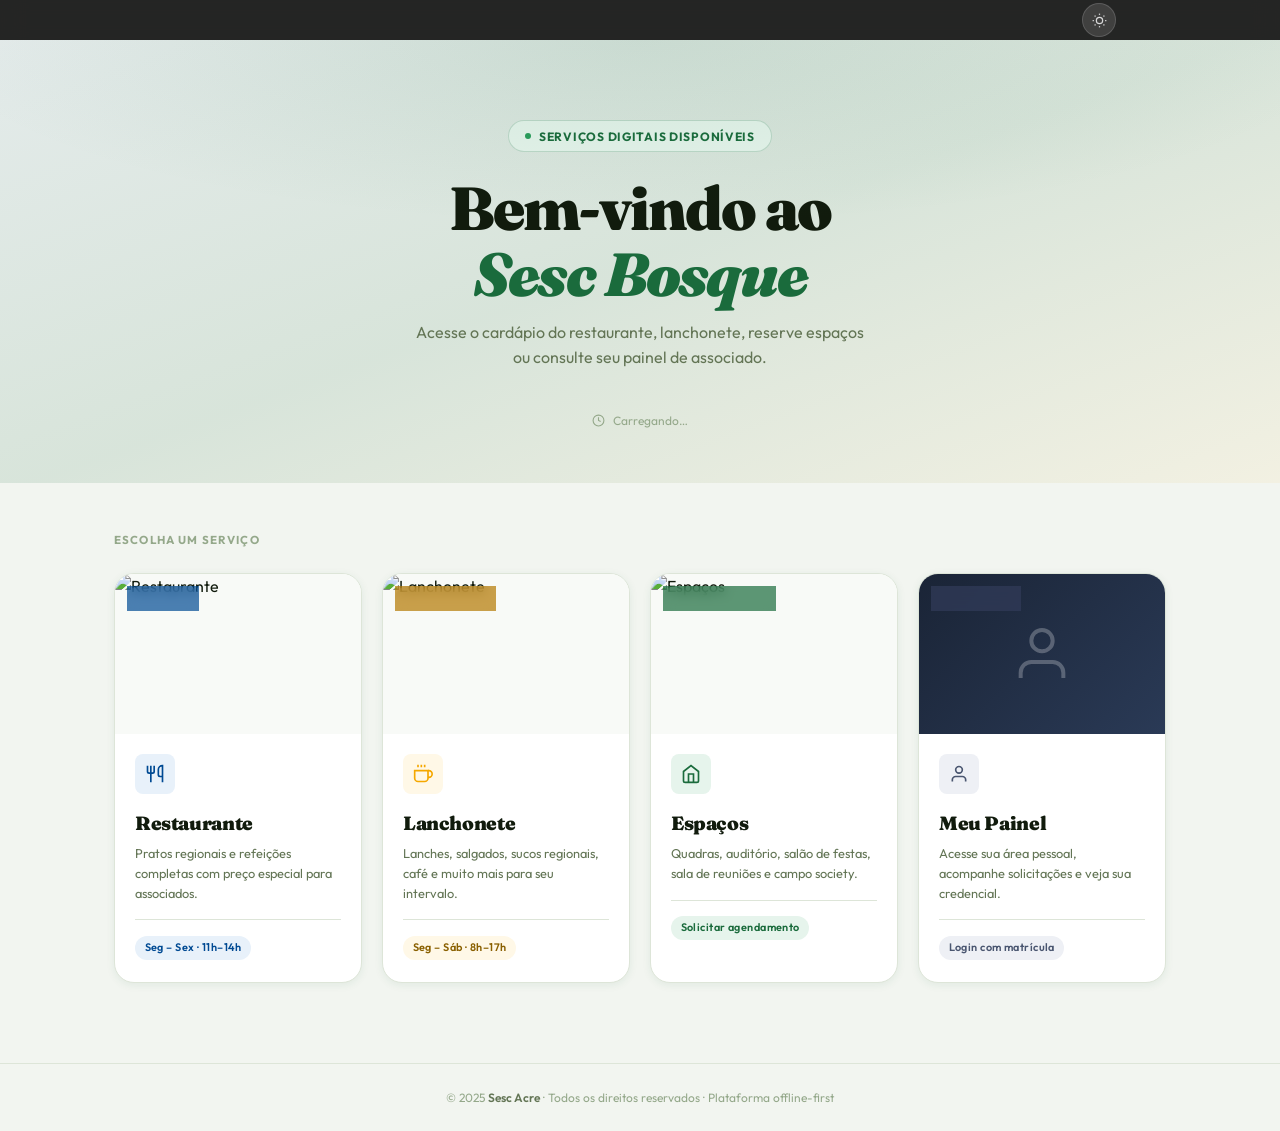
==== index.html @ e317ec61 "Add files via upload" ====
<!DOCTYPE html>
<html lang="pt-BR" data-tema="claro">

<head>
  <meta charset="UTF-8">
  <meta name="viewport" content="width=device-width, initial-scale=1.0">
  <title>Sesc Bosque — Rio Branco, AC</title>
  <meta name="description" content="Sesc Bosque — Cardápio Digital, Espaços e Portal do Associado.">
  <link rel="preconnect" href="https://fonts.googleapis.com">
  <link rel="preconnect" href="https://fonts.gstatic.com" crossorigin>
  <link
    href="https://fonts.googleapis.com/css2?family=Fraunces:ital,opsz,wght@0,9..144,300;0,9..144,700;0,9..144,900;1,9..144,500&family=Outfit:wght@300;400;500;600;700;800&display=swap"
    rel="stylesheet">
  <style>
    *,
    *::before,
    *::after {
      box-sizing: border-box;
      margin: 0;
      padding: 0
    }

    :root {
      --azul: #004A93;
      --azul-e: #003370;
      --azul-c: #0060BB;
      --azul-p: #E8F1FA;
      --verde: #1A6B3C;
      --verde-c: #2A9D5C;
      --verde-p: #E6F4EC;
      --amar: #F5A800;
      --amar-p: #FFF8E7;
      --bg: #F2F5F0;
      --surface: #FFFFFF;
      --surface-2: #F8FAF7;
      --border: #DDE5D8;
      --text-1: #111B0D;
      --text-2: #344A28;
      --text-3: #637555;
      --text-4: #94A88A;
      --s1: 0 2px 8px rgba(26, 107, 60, .08);
      --s2: 0 6px 24px rgba(26, 107, 60, .12);
      --s3: 0 16px 48px rgba(26, 107, 60, .16);
      --r1: 8px;
      --r2: 14px;
      --r3: 20px;
      --r4: 28px;
      --fd: 'Fraunces', Georgia, serif;
      --fb: 'Outfit', 'Segoe UI', sans-serif;
      --ease: .3s cubic-bezier(.4, 0, .2, 1);
    }

    [data-tema="escuro"] {
      --bg: #0C110A;
      --surface: #141A11;
      --surface-2: #1A2116;
      --border: #2A3524;
      --text-1: #E8F0E4;
      --text-2: #C0CEBC;
      --text-3: #8AA485;
      --text-4: #5A7055;
      --azul-p: rgba(0, 74, 147, .2);
      --verde-p: rgba(26, 107, 60, .2);
      --amar-p: rgba(245, 168, 0, .12);
      --s1: 0 2px 8px rgba(0, 0, 0, .4);
      --s2: 0 6px 24px rgba(0, 0, 0, .35);
      --s3: 0 16px 48px rgba(0, 0, 0, .4);
    }

    html {
      scroll-behavior: smooth;
      font-size: 16px
    }

    body {
      font-family: var(--fb);
      background: var(--bg);
      color: var(--text-1);
      line-height: 1.6;
      -webkit-font-smoothing: antialiased;
      min-height: 100vh;
      transition: background .3s, color .3s;
    }

    a {
      text-decoration: none;
      color: inherit
    }

    button {
      cursor: pointer;
      border: none;
      background: none;
      font-family: var(--fb)
    }

    img {
      display: block;
      max-width: 100%
    }

    /* ── HEADER ─────────────────────────────── */
    /* ── HEADER (idêntico ao restaurante) ── */
    #header {
      position: sticky;
      top: 0;
      z-index: 100;
      background: rgba(0, 0, 0, .85);
      backdrop-filter: blur(12px);
      border-bottom: 0vh solid rgba(255, 255, 255, .12);
    }

    .logo-header {
      height: auto;
      width: 3vi;
      min-width: 45px;
    }

    .header-inner {
      max-width: 1000px;
      margin: 0 auto;
      padding: 0 1.5rem;
      height: 3vi;
      min-height: 40px;
      display: flex;
      align-items: center;
      justify-content: space-between;
      gap: 1rem;
    }

    .logo-row {
      display: flex;
      align-items: center;
      gap: .75rem
    }

    .logo-icon {
      width: 36px;
      height: 36px;
      background: var(--azul);
      border-radius: 10px;
      display: flex;
      align-items: center;
      justify-content: center;
    }

    .logo-icon svg {
      display: block
    }

    .logo-text {
      font-family: var(--fd);
      font-size: 1rem;
      font-weight: 900;
      letter-spacing: -.01em
    }

    .logo-sub {
      font-size: .65rem;
      color: var(--text-4);
      font-weight: 500;
      letter-spacing: .06em;
      text-transform: uppercase
    }

    .btn-tema {
      width: 34px;
      height: 34px;
      border-radius: 50%;
      background: rgba(255, 255, 255, .12);
      border: 1px solid rgba(255, 255, 255, .15);
      display: flex;
      align-items: center;
      justify-content: center;
      color: rgba(255, 255, 255, .8);
      transition: var(--ease);
    }

    .btn-tema:hover {
      background: rgba(255, 255, 255, .22)
    }


    /* ── HERO ───────────────────────────────── */
    .hero {
      background:
        linear-gradient(160deg, rgba(0, 74, 147, .06) 0%, rgba(26, 107, 60, .12) 50%, rgba(245, 168, 0, .06) 100%),
        var(--bg);
      padding: 5rem 1.5rem 3rem;
      text-align: center;
      position: relative;
      overflow: hidden;
    }

    .hero::before {
      content: '';
      position: absolute;
      inset: 0;
      background: radial-gradient(ellipse 80% 60% at 50% 0%, rgba(26, 107, 60, .1) 0%, transparent 70%);
      pointer-events: none;
    }

    .hero-eyebrow {
      display: inline-flex;
      align-items: center;
      gap: .5rem;
      background: var(--verde-p);
      color: var(--verde);
      border: 1px solid rgba(26, 107, 60, .2);
      border-radius: 100px;
      padding: .35rem 1rem;
      font-size: .75rem;
      font-weight: 700;
      letter-spacing: .06em;
      text-transform: uppercase;
      margin-bottom: 1.5rem;
    }

    .hero-eyebrow-dot {
      width: 6px;
      height: 6px;
      border-radius: 50%;
      background: var(--verde-c);
      animation: pulse 2s infinite
    }

    @keyframes pulse {

      0%,
      100% {
        opacity: 1
      }

      50% {
        opacity: .4
      }
    }

    .hero-title {
      font-family: var(--fd);
      font-size: clamp(2.2rem, 6vw, 3.8rem);
      font-weight: 900;
      letter-spacing: -.03em;
      line-height: 1.08;
      color: var(--text-1);
      margin-bottom: .75rem;
    }

    .hero-title em {
      font-style: italic;
      color: var(--verde)
    }

    .hero-desc {
      font-size: 1rem;
      color: var(--text-3);
      max-width: 460px;
      margin: 0 auto 2rem;
      font-weight: 400
    }

    .hero-meta {
      display: inline-flex;
      align-items: center;
      gap: .5rem;
      font-size: .75rem;
      color: var(--text-4);
      margin-top: .5rem;
    }

    .hero-meta svg {
      flex-shrink: 0
    }

    /* ── CARDS ──────────────────────────────── */
    .cards-section {
      max-width: 1100px;
      margin: 0 auto;
      padding: 3rem 1.5rem 5rem
    }

    .cards-label {
      font-size: .72rem;
      font-weight: 700;
      text-transform: uppercase;
      letter-spacing: .1em;
      color: var(--text-4);
      margin-bottom: 1.5rem;
    }

    .cards-grid {
      display: grid;
      grid-template-columns: repeat(auto-fit, minmax(240px, 1fr));
      gap: 1.25rem;
    }

    .card-link {
      display: block;
      background: var(--surface);
      border: 1px solid var(--border);
      border-radius: var(--r3);
      overflow: hidden;
      box-shadow: var(--s1);
      transition: transform var(--ease), box-shadow var(--ease), border-color var(--ease);
      position: relative;
    }

    .card-link:hover {
      transform: translateY(-4px);
      box-shadow: var(--s3);
    }

    .card-link:hover .card-arrow {
      opacity: 1;
      transform: translateX(0)
    }

    .card-img-area {
      height: 160px;
      overflow: hidden;
      position: relative;
      background: var(--surface-2);
    }

    .card-img-area img {
      width: 100%;
      height: 100%;
      object-fit: cover;
      transition: transform .5s ease
    }

    .card-link:hover .card-img-area img {
      transform: scale(1.06)
    }

    .card-badge {
      position: absolute;
      top: .75rem;
      left: .75rem;
      background: rgba(0, 0, 0, .55);
      backdrop-filter: blur(6px);
      color: #fff;
      border-radius: 100px;
      font-size: .65rem;
      font-weight: 700;
      padding: .25rem .7rem;
      letter-spacing: .06em;
      text-transform: uppercase;
    }

    .card-body {
      padding: 1.25rem
    }

    .card-icon {
      width: 40px;
      height: 40px;
      border-radius: var(--r1);
      display: flex;
      align-items: center;
      justify-content: center;
      margin-bottom: .85rem;
      flex-shrink: 0;
    }

    .card-title {
      font-family: var(--fd);
      font-size: 1.2rem;
      font-weight: 900;
      letter-spacing: -.02em;
      margin-bottom: .35rem
    }

    .card-desc {
      font-size: .8rem;
      color: var(--text-3);
      line-height: 1.55
    }

    .card-footer {
      display: flex;
      align-items: center;
      justify-content: space-between;
      margin-top: 1rem;
      padding-top: .85rem;
      border-top: 1px solid var(--border);
    }

    .card-tag {
      font-size: .68rem;
      font-weight: 600;
      padding: .2rem .6rem;
      border-radius: 100px;
      letter-spacing: .04em;
    }

    .card-arrow {
      width: 28px;
      height: 28px;
      border-radius: 50%;
      display: flex;
      align-items: center;
      justify-content: center;
      opacity: 0;
      transform: translateX(-6px);
      transition: opacity var(--ease), transform var(--ease);
    }

    /* card color themes */
    .card-blue .card-icon {
      background: var(--azul-p);
      color: var(--azul)
    }

    .card-blue .card-badge {
      background: rgba(0, 74, 147, .7)
    }

    .card-blue .card-tag {
      background: var(--azul-p);
      color: var(--azul)
    }

    .card-blue .card-arrow {
      background: var(--azul-p);
      color: var(--azul)
    }

    .card-blue:hover {
      border-color: var(--azul)
    }

    .card-yellow .card-icon {
      background: var(--amar-p);
      color: var(--amar)
    }

    .card-yellow .card-badge {
      background: rgba(180, 120, 0, .7)
    }

    .card-yellow .card-tag {
      background: var(--amar-p);
      color: #8A6000
    }

    .card-yellow .card-arrow {
      background: var(--amar-p);
      color: #8A6000
    }

    .card-yellow:hover {
      border-color: var(--amar)
    }

    .card-green .card-icon {
      background: var(--verde-p);
      color: var(--verde)
    }

    .card-green .card-badge {
      background: rgba(26, 107, 60, .7)
    }

    .card-green .card-tag {
      background: var(--verde-p);
      color: var(--verde)
    }

    .card-green .card-arrow {
      background: var(--verde-p);
      color: var(--verde)
    }

    .card-green:hover {
      border-color: var(--verde)
    }

    .card-slate .card-icon {
      background: #EEF0F5;
      color: #4A5670
    }

    .card-slate .card-badge {
      background: rgba(50, 60, 90, .7)
    }

    .card-slate .card-tag {
      background: #EEF0F5;
      color: #4A5670
    }

    .card-slate .card-arrow {
      background: #EEF0F5;
      color: #4A5670
    }

    .card-slate:hover {
      border-color: #9AA3B8
    }

    [data-tema="escuro"] .card-slate .card-icon {
      background: #1E2430;
      color: #8A98B8
    }

    [data-tema="escuro"] .card-slate .card-tag {
      background: #1E2430;
      color: #8A98B8
    }

    [data-tema="escuro"] .card-slate .card-arrow {
      background: #1E2430;
      color: #8A98B8
    }

    /* ── FOOTER ─────────────────────────────── */
    footer {
      border-top: 1px solid var(--border);
      padding: 1.5rem;
      text-align: center;
      font-size: .75rem;
      color: var(--text-4);
    }

    footer span {
      font-weight: 600;
      color: var(--text-3)
    }

    /* ── TOAST ──────────────────────────────── */
    #toasts {
      position: fixed;
      bottom: 1.5rem;
      right: 1.5rem;
      display: flex;
      flex-direction: column;
      gap: .5rem;
      z-index: 9999
    }

    .toast {
      display: flex;
      align-items: center;
      gap: .6rem;
      background: var(--surface);
      border: 1px solid var(--border);
      border-radius: var(--r2);
      padding: .7rem 1rem;
      font-size: .82rem;
      font-weight: 500;
      box-shadow: var(--s2);
      animation: slideIn .25s ease;
      max-width: 300px;
    }

    .toast.fadeout {
      animation: fadeOut .3s ease forwards
    }

    @keyframes slideIn {
      from {
        opacity: 0;
        transform: translateY(12px)
      }

      to {
        opacity: 1;
        transform: none
      }
    }

    @keyframes fadeOut {
      to {
        opacity: 0;
        transform: translateY(8px)
      }
    }

    .toast-verde {
      color: #166534;
      border-color: #bbf7d0
    }

    .toast-azul {
      color: var(--azul);
      border-color: var(--azul-p)
    }

    @media (max-width: 480px) {
      .hero {
        padding: 3.5rem 1rem 2rem
      }

      .cards-section {
        padding: 2rem 1rem 3rem
      }
    }
  </style>
</head>

<body>

  <header id="header">
    <div class="header-inner">
      <div class="brand">
        <div class="logo-header">
          <img src="./logos/Logo Sesc padrão  White (536x536).svg" alt="">
        </div>
      </div>
      <div class="header-right">
        <button class="btn-tema" onclick="toggleTema()" aria-label="Tema">
          <svg id="icon-tema" width="15" height="15" viewBox="0 0 24 24" fill="none" stroke="currentColor"
            stroke-width="2">
            <circle cx="12" cy="12" r="5" />
            <line x1="12" y1="1" x2="12" y2="3" />
            <line x1="12" y1="21" x2="12" y2="23" />
            <line x1="4.22" y1="4.22" x2="5.64" y2="5.64" />
            <line x1="18.36" y1="18.36" x2="19.78" y2="19.78" />
            <line x1="1" y1="12" x2="3" y2="12" />
            <line x1="21" y1="12" x2="23" y2="12" />
            <line x1="4.22" y1="19.78" x2="5.64" y2="18.36" />
            <line x1="18.36" y1="5.64" x2="19.78" y2="4.22" />
          </svg>
        </button>
      </div>
    </div>
  </header>

  <section class="hero">
    <div class="hero-eyebrow">
      <span class="hero-eyebrow-dot"></span>
      Serviços digitais disponíveis
    </div>
    <h1 class="hero-title">Bem-vindo ao<br><em>Sesc Bosque</em></h1>
    <p class="hero-desc">Acesse o cardápio do restaurante, lanchonete, reserve espaços ou consulte seu painel de
      associado.</p>
    <div class="hero-meta">
      <svg width="13" height="13" viewBox="0 0 24 24" fill="none" stroke="currentColor" stroke-width="2">
        <circle cx="12" cy="12" r="10" />
        <polyline points="12 6 12 12 16 14" />
      </svg>
      <span id="ultima-atualizacao">Carregando…</span>
    </div>
  </section>

  <section class="cards-section">
    <div class="cards-label">Escolha um serviço</div>
    <div class="cards-grid">

      <!-- Restaurante -->
      <a href="./restaurante.html" class="card-link card-blue">
        <div class="card-img-area">
          <img src="https://images.unsplash.com/photo-1504674900247-0877df9cc836?w=600&q=75" alt="Restaurante"
            loading="lazy">
          <div class="card-badge">Almoço</div>
        </div>
        <div class="card-body">
          <div class="card-icon">
            <svg width="20" height="20" viewBox="0 0 24 24" fill="none" stroke="currentColor" stroke-width="2">
              <path d="M3 2v7c0 1.1.9 2 2 2h4a2 2 0 0 0 2-2V2" />
              <path d="M7 2v20" />
              <path d="M21 15V2a5 5 0 0 0-5 5v6c0 1.1.9 2 2 2h3zm0 0v7" />
            </svg>
          </div>
          <div class="card-title">Restaurante</div>
          <div class="card-desc">Pratos regionais e refeições completas com preço especial para associados.</div>
          <div class="card-footer">
            <span class="card-tag">Seg – Sex · 11h–14h</span>
            <div class="card-arrow">
              <svg width="14" height="14" viewBox="0 0 24 24" fill="none" stroke="currentColor" stroke-width="2.5">
                <line x1="5" y1="12" x2="19" y2="12" />
                <polyline points="12 5 19 12 12 19" />
              </svg>
            </div>
          </div>
        </div>
      </a>

      <!-- Lanchonete -->
      <a href="./lanchonete.html" class="card-link card-yellow">
        <div class="card-img-area">
          <img src="https://images.unsplash.com/photo-1555396273-367ea4eb4db5?w=600&q=75" alt="Lanchonete"
            loading="lazy">
          <div class="card-badge">Lanchonete</div>
        </div>
        <div class="card-body">
          <div class="card-icon">
            <svg width="20" height="20" viewBox="0 0 24 24" fill="none" stroke="currentColor" stroke-width="2">
              <path d="M18 8h1a4 4 0 0 1 0 8h-1" />
              <path d="M2 8h16v9a4 4 0 0 1-4 4H6a4 4 0 0 1-4-4V8z" />
              <line x1="6" y1="1" x2="6" y2="4" />
              <line x1="10" y1="1" x2="10" y2="4" />
              <line x1="14" y1="1" x2="14" y2="4" />
            </svg>
          </div>
          <div class="card-title">Lanchonete</div>
          <div class="card-desc">Lanches, salgados, sucos regionais, café e muito mais para seu intervalo.</div>
          <div class="card-footer">
            <span class="card-tag">Seg – Sáb · 8h–17h</span>
            <div class="card-arrow">
              <svg width="14" height="14" viewBox="0 0 24 24" fill="none" stroke="currentColor" stroke-width="2.5">
                <line x1="5" y1="12" x2="19" y2="12" />
                <polyline points="12 5 19 12 12 19" />
              </svg>
            </div>
          </div>
        </div>
      </a>

      <!-- Espaços -->
      <a href="./espacos.html" class="card-link card-green">
        <div class="card-img-area">
          <img src="https://images.unsplash.com/photo-1546519638-68e109498ffc?w=600&q=75" alt="Espaços" loading="lazy">
          <div class="card-badge">Agendamento</div>
        </div>
        <div class="card-body">
          <div class="card-icon">
            <svg width="20" height="20" viewBox="0 0 24 24" fill="none" stroke="currentColor" stroke-width="2">
              <path d="M3 9l9-7 9 7v11a2 2 0 0 1-2 2H5a2 2 0 0 1-2-2z" />
              <polyline points="9 22 9 12 15 12 15 22" />
            </svg>
          </div>
          <div class="card-title">Espaços</div>
          <div class="card-desc">Quadras, auditório, salão de festas, sala de reuniões e campo society.</div>
          <div class="card-footer">
            <span class="card-tag">Solicitar agendamento</span>
            <div class="card-arrow">
              <svg width="14" height="14" viewBox="0 0 24 24" fill="none" stroke="currentColor" stroke-width="2.5">
                <line x1="5" y1="12" x2="19" y2="12" />
                <polyline points="12 5 19 12 12 19" />
              </svg>
            </div>
          </div>
        </div>
      </a>

      <!-- Painel -->
      <a href="./painel.html" class="card-link card-slate">
        <div class="card-img-area"
          style="background: linear-gradient(135deg, #1A2436, #2A3A56); display:flex; align-items:center; justify-content:center">
          <svg width="64" height="64" viewBox="0 0 24 24" fill="none" stroke="rgba(255,255,255,.25)" stroke-width="1.5">
            <path d="M20 21v-2a4 4 0 0 0-4-4H8a4 4 0 0 0-4 4v2" />
            <circle cx="12" cy="7" r="4" />
          </svg>
          <div class="card-badge">Associado</div>
        </div>
        <div class="card-body">
          <div class="card-icon">
            <svg width="20" height="20" viewBox="0 0 24 24" fill="none" stroke="currentColor" stroke-width="2">
              <path d="M20 21v-2a4 4 0 0 0-4-4H8a4 4 0 0 0-4 4v2" />
              <circle cx="12" cy="7" r="4" />
            </svg>
          </div>
          <div class="card-title">Meu Painel</div>
          <div class="card-desc">Acesse sua área pessoal, acompanhe solicitações e veja sua credencial.</div>
          <div class="card-footer">
            <span class="card-tag">Login com matrícula</span>
            <div class="card-arrow">
              <svg width="14" height="14" viewBox="0 0 24 24" fill="none" stroke="currentColor" stroke-width="2.5">
                <line x1="5" y1="12" x2="19" y2="12" />
                <polyline points="12 5 19 12 12 19" />
              </svg>
            </div>
          </div>
        </div>
      </a>

    </div>
  </section>

  <footer>
    <p>© 2025 <span>Sesc Acre</span> · Todos os direitos reservados · Plataforma offline-first</p>
  </footer>

  <div id="toasts"></div>

  <script src="./script.js"></script>
  <script>
    (function () {
      const ua = AppData.obterUltimaAtualizacao();
      const el = document.getElementById('ultima-atualizacao');
      if (ua && el) {
        el.textContent = 'Atualizado em ' + new Date(ua).toLocaleString('pt-BR', { day: '2-digit', month: 'short', hour: '2-digit', minute: '2-digit' });
      } else if (el) {
        el.textContent = 'Dados carregados localmente';
      }
      // Escuta atualizações de outras abas
      window.addEventListener('storage', () => {
        const ua2 = AppData.obterUltimaAtualizacao();
        if (ua2 && el) {
          el.textContent = 'Atualizado em ' + new Date(ua2).toLocaleString('pt-BR', { day: '2-digit', month: 'short', hour: '2-digit', minute: '2-digit' });
        }
      });
    })();
  </script>
</body>

</html>
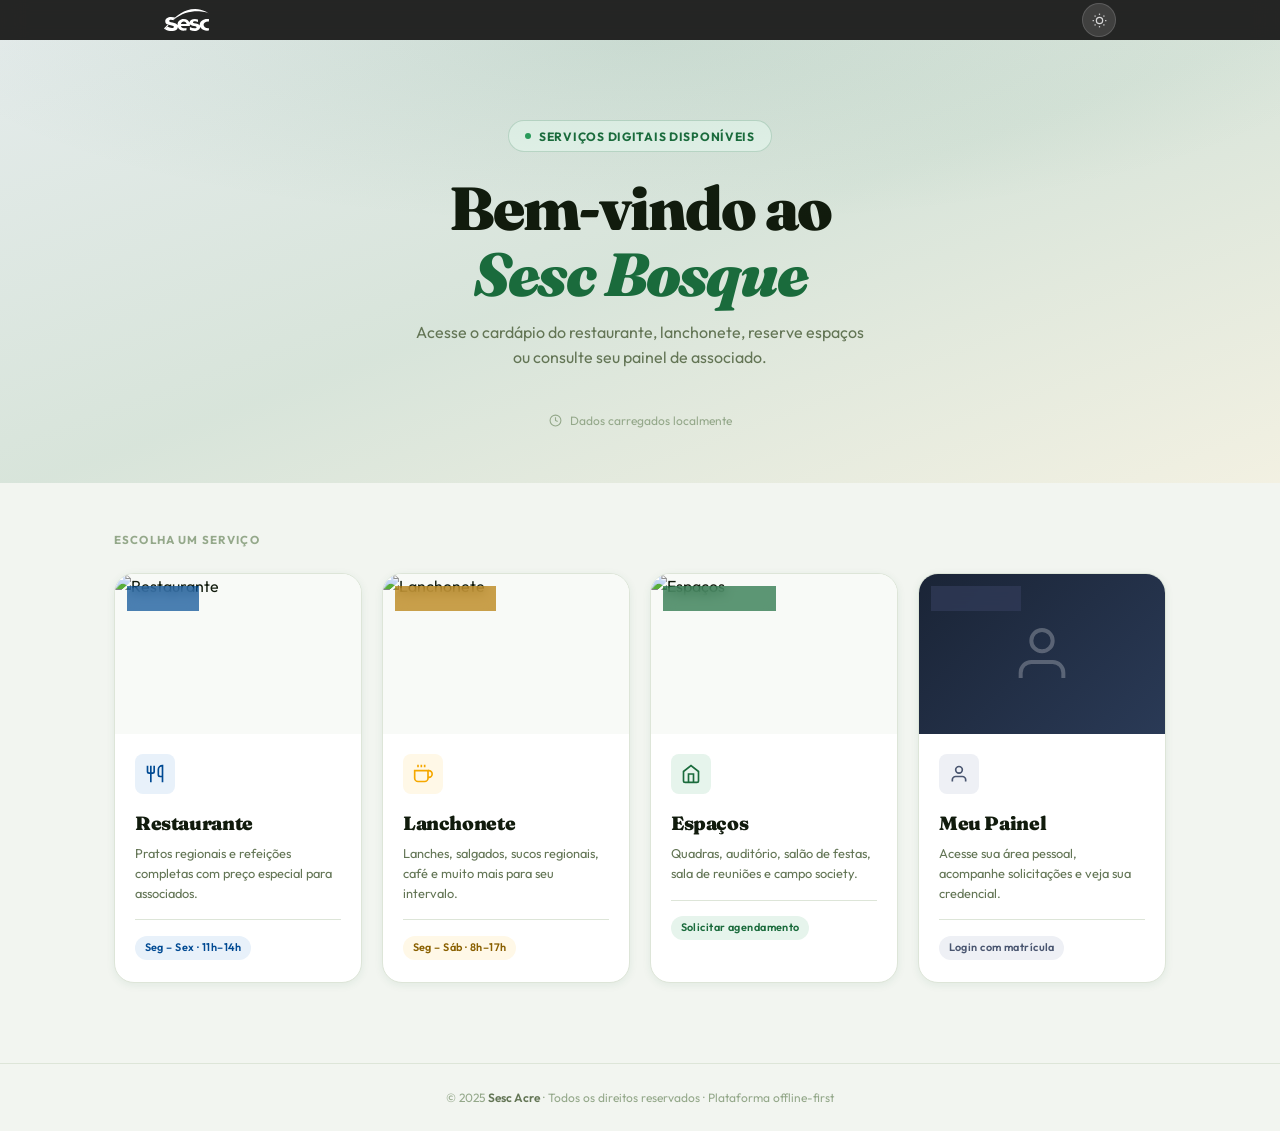
==== commit 54ae9d5e: "Configuração no SuperBase" ====
--- a/index.html
+++ b/index.html
@@ -6,11 +6,11 @@
   <meta name="viewport" content="width=device-width, initial-scale=1.0">
   <title>Sesc Bosque — Rio Branco, AC</title>
   <meta name="description" content="Sesc Bosque — Cardápio Digital, Espaços e Portal do Associado.">
+  <link rel="icon" href="./logos/icone-site.svg">
   <link rel="preconnect" href="https://fonts.googleapis.com">
   <link rel="preconnect" href="https://fonts.gstatic.com" crossorigin>
-  <link
-    href="https://fonts.googleapis.com/css2?family=Fraunces:ital,opsz,wght@0,9..144,300;0,9..144,700;0,9..144,900;1,9..144,500&family=Outfit:wght@300;400;500;600;700;800&display=swap"
-    rel="stylesheet">
+  <link href="https://fonts.googleapis.com/css2?family=Fraunces:ital,opsz,wght@0,9..144,300;0,9..144,700;0,9..144,900;1,9..144,500&family=Outfit:wght@300;400;500;600;700;800&display=swap" rel="stylesheet">
+  <script src="https://cdn.jsdelivr.net/npm/@supabase/supabase-js@2/dist/umd/supabase.min.js"></script>
   <style>
     *,
     *::before,
